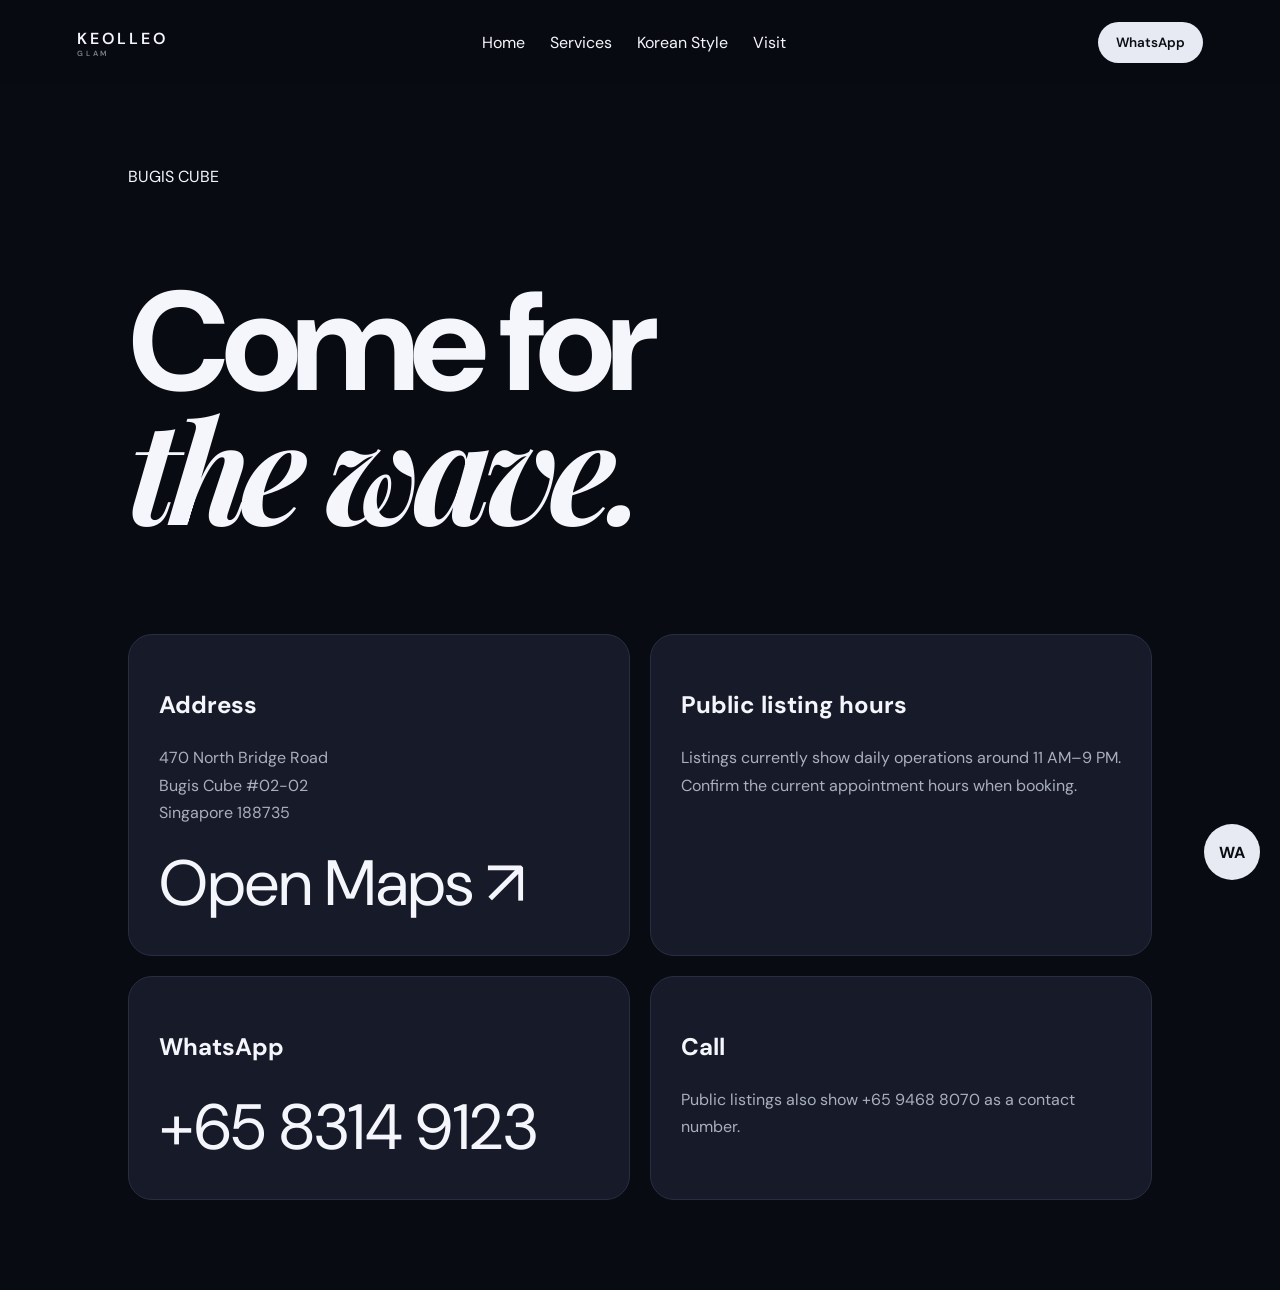
==== contact.html @ 6ecc67f8 "Create Salon 5 contact and directions page" ====
<!doctype html><html><head><meta charset="utf-8"><meta name="viewport" content="width=device-width,initial-scale=1"><title>Visit Keolleo Glam</title><link rel="stylesheet" href="style.css"><link rel="stylesheet" href="site.css"></head><body><header><a class="logo" href="index.html">KEOLLEO<span>GLAM</span></a><nav><a href="index.html">Home</a><a href="services.html">Services</a><a href="experience.html">Korean Style</a><a href="contact.html">Visit</a></nav><a class="cta" href="https://wa.me/6583149123">WhatsApp</a></header><main class="page"><div class="page-hero"><p class="eyebrow">BUGIS CUBE</p><h1>Come for<br><i>the wave.</i></h1></div><div class="contact-grid"><article class="contact-card reveal"><h3>Address</h3><p>470 North Bridge Road<br>Bugis Cube #02-02<br>Singapore 188735</p><a class="big-link" href="https://www.google.com/maps/search/?api=1&query=470%20North%20Bridge%20Road%20Singapore%20188735">Open Maps ↗</a></article><article class="contact-card reveal"><h3>Public listing hours</h3><p>Listings currently show daily operations around 11 AM–9 PM. Confirm the current appointment hours when booking.</p></article><article class="contact-card reveal"><h3>WhatsApp</h3><a class="big-link" href="https://wa.me/6583149123">+65 8314 9123</a></article><article class="contact-card reveal"><h3>Call</h3><p>Public listings also show +65 9468 8070 as a contact number.</p></article></div></main><a class="float" href="https://wa.me/6583149123">WA</a><script src="site.js"></script></body></html>
---- style.css ----
@import url('https://fonts.googleapis.com/css2?family=DM+Sans:wght@400;600&family=Playfair+Display:ital,wght@0,500;1,500&display=swap');*{box-sizing:border-box}html{scroll-behavior:smooth}body{margin:0;background:#090b12;color:#f5f6fb;font-family:DM Sans,sans-serif}header{position:fixed;z-index:5;width:100%;top:0;padding:22px 6vw;display:flex;justify-content:space-between;align-items:center;background:#090b12c9;backdrop-filter:blur(16px)}a{color:inherit;text-decoration:none}.logo{font-weight:600;letter-spacing:.18em}.logo span{display:block;font-size:.47rem;opacity:.5}nav{display:none;gap:25px}.cta{background:#e7e9f3;color:#0b0d13;padding:12px 18px;border-radius:999px;font-weight:600;font-size:.84rem}.hero{min-height:100svh;padding:150px 8vw;display:flex;flex-direction:column;justify-content:center;background:radial-gradient(circle at 80% 25%,#3b3c65,transparent 38%)}.hero>p,section>p{font-size:.68rem;letter-spacing:.23em;color:#aeb5e4}.hero h1,h2{font-size:clamp(3.3rem,11vw,8rem);line-height:.88;letter-spacing:-.06em;margin:18px 0}.hero i,h2 i{font-family:'Playfair Display',serif}.hero h4{max-width:570px;color:#abb0bd;line-height:1.7;font-weight:400;margin:25px 0}.hero div{display:flex;gap:18px;flex-wrap:wrap;align-items:center}section:not(.hero){padding:110px 8vw}#services{background:#10131d}.grid{display:grid;gap:16px}.grid article{min-height:250px;padding:30px;border:1px solid #282d42;border-radius:24px;background:linear-gradient(145deg,#171b29,#0d1018);display:flex;flex-direction:column;justify-content:space-between;transition:.45s}.grid article:hover{transform:translateY(-8px);border-color:#6e76b2}.grid b{color:#9ca5e1}.grid h3{font-size:1.45rem}.grid p,#visit p{color:#a9afbc;line-height:1.7}#visit{text-align:center;background:radial-gradient(circle at 50% 0,#262a49,#090b12 62%)}#visit h2{font-size:clamp(2.7rem,9vw,6rem)}#visit a{display:inline-block;margin:8px}.float{position:fixed;z-index:6;right:20px;bottom:20px;width:56px;height:56px;border-radius:50%;display:grid;place-items:center;background:#e7e9f3;color:#0b0d13;font-weight:700}#loader{position:fixed;z-index:20;inset:0;display:grid;place-items:center;background:#090b12;letter-spacing:.35em;transition:.8s}@media(min-width:800px){nav{display:flex}.grid{grid-template-columns:repeat(2,1fr)}}
---- site.css ----
:root{--accent:#9ca5e1;--line:#282d42}.hero-meta{display:flex;gap:28px;flex-wrap:wrap;margin-top:70px;font-size:.65rem;letter-spacing:.18em;color:#82889f}.marquee{overflow:hidden;border-block:1px solid var(--line);padding:18px 0;white-space:nowrap;background:#10131d}.marquee div{width:max-content;animation:marquee 28s linear infinite;letter-spacing:.25em;color:#9ca5e1}.feature{padding:110px 7vw;display:grid;gap:40px;align-items:center;background:radial-gradient(circle at 80% 40%,#262a49,#090b12 55%)}.feature p{color:#a9afbc;line-height:1.8;max-width:560px}.feature h2{font-size:clamp(3rem,9vw,7rem)}.feature .cta{display:inline-block;margin-top:15px}.reveal{opacity:0;transform:translateY(35px);transition:opacity .8s ease,transform .8s ease}.reveal.visible{opacity:1;transform:none}.tilt{transform-style:preserve-3d;will-change:transform}.tilt a{color:var(--accent);text-decoration:none}.page{min-height:100svh;padding:150px 7vw 90px}.page-hero{max-width:900px;margin-bottom:80px}.page-hero h1{font-size:clamp(3.5rem,11vw,9rem);line-height:.88;letter-spacing:-.06em}.page-hero h1 i{font-family:'Playfair Display',serif}.service-list{display:grid;gap:18px}.service-row{display:grid;grid-template-columns:60px 1fr auto;gap:20px;align-items:start;padding:28px 0;border-top:1px solid var(--line)}.service-row h2{font-size:clamp(1.5rem,4vw,3rem);margin:0 0 8px}.service-row p{color:#a9afbc;line-height:1.7;max-width:650px}.service-row span{color:var(--accent)}.contact-grid{display:grid;gap:20px}.contact-card{padding:30px;border:1px solid var(--line);border-radius:24px;background:#171b29}.contact-card h3{font-size:1.5rem}.contact-card p{color:#a9afbc;line-height:1.7}.big-link{font-size:clamp(1.5rem,5vw,4rem);word-break:break-word}.page-nav{display:flex;gap:10px;flex-wrap:wrap;margin-top:50px}.page-nav a{padding:11px 15px;border:1px solid var(--line);border-radius:999px;text-decoration:none}.page-nav a:hover{background:#e7e9f3;color:#0b0d13}@keyframes marquee{to{transform:translateX(-50%)}}@media(min-width:800px){.feature{grid-template-columns:1fr 1fr}.service-list{max-width:1100px}.contact-grid{grid-template-columns:1fr 1fr}.page{padding-left:10vw;padding-right:10vw}}
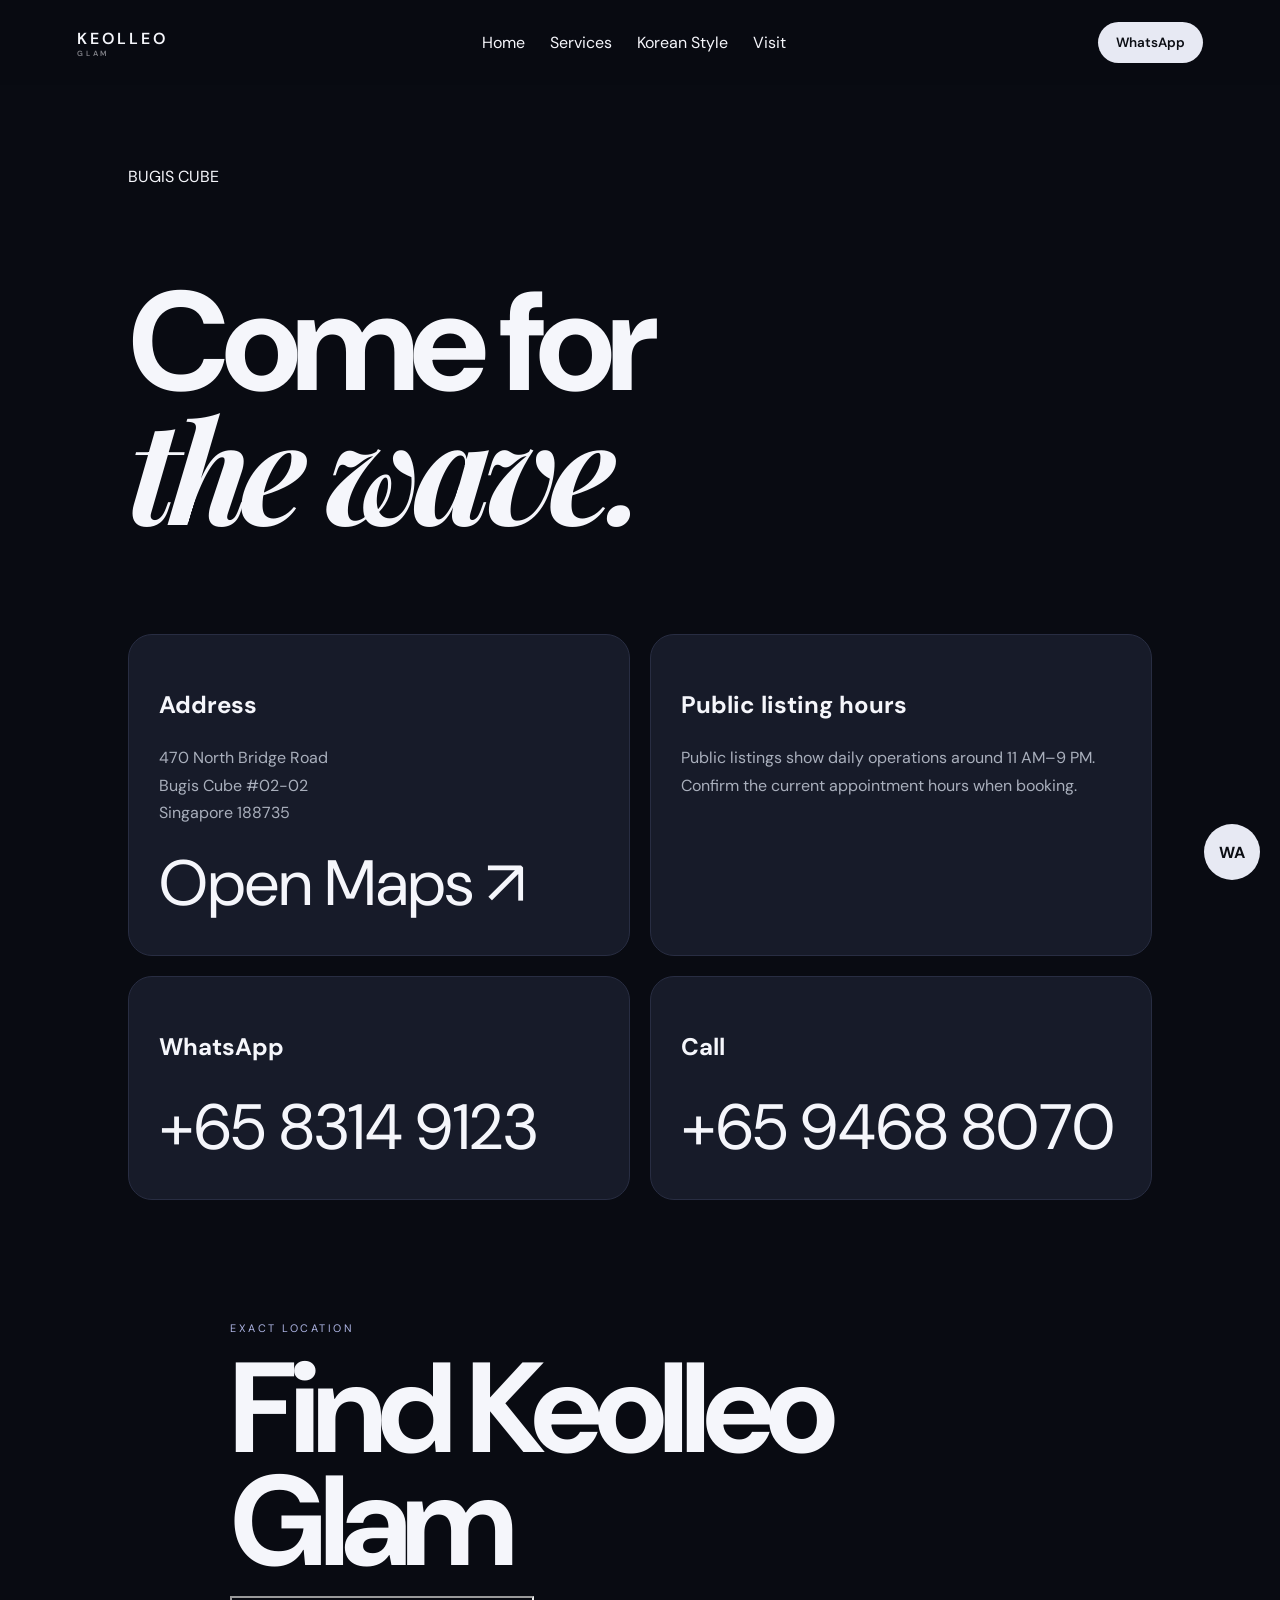
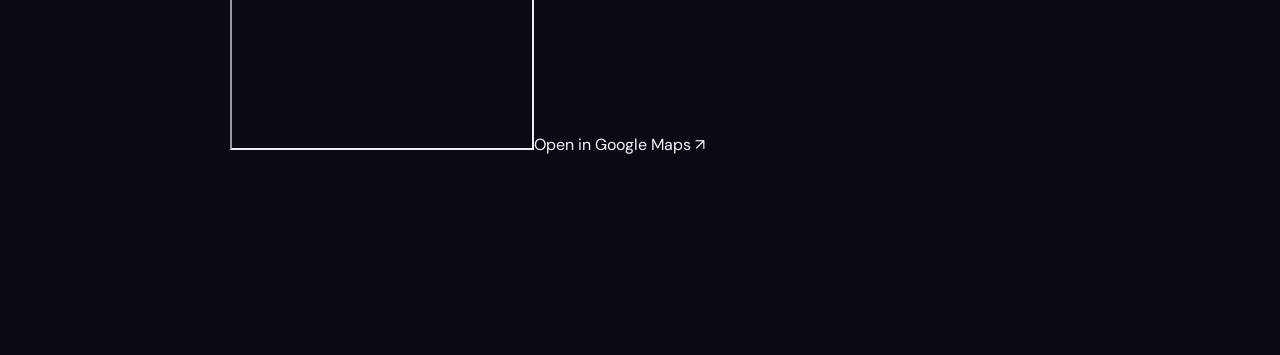
==== commit ccd495b0: "Upgrade Salon 5 contact page with exact embedded Google Maps and prefilled WhatsApp" ====
--- a/contact.html
+++ b/contact.html
@@ -1 +1 @@
-<!doctype html><html><head><meta charset="utf-8"><meta name="viewport" content="width=device-width,initial-scale=1"><title>Visit Keolleo Glam</title><link rel="stylesheet" href="style.css"><link rel="stylesheet" href="site.css"></head><body><header><a class="logo" href="index.html">KEOLLEO<span>GLAM</span></a><nav><a href="index.html">Home</a><a href="services.html">Services</a><a href="experience.html">Korean Style</a><a href="contact.html">Visit</a></nav><a class="cta" href="https://wa.me/6583149123">WhatsApp</a></header><main class="page"><div class="page-hero"><p class="eyebrow">BUGIS CUBE</p><h1>Come for<br><i>the wave.</i></h1></div><div class="contact-grid"><article class="contact-card reveal"><h3>Address</h3><p>470 North Bridge Road<br>Bugis Cube #02-02<br>Singapore 188735</p><a class="big-link" href="https://www.google.com/maps/search/?api=1&query=470%20North%20Bridge%20Road%20Singapore%20188735">Open Maps ↗</a></article><article class="contact-card reveal"><h3>Public listing hours</h3><p>Listings currently show daily operations around 11 AM–9 PM. Confirm the current appointment hours when booking.</p></article><article class="contact-card reveal"><h3>WhatsApp</h3><a class="big-link" href="https://wa.me/6583149123">+65 8314 9123</a></article><article class="contact-card reveal"><h3>Call</h3><p>Public listings also show +65 9468 8070 as a contact number.</p></article></div></main><a class="float" href="https://wa.me/6583149123">WA</a><script src="site.js"></script></body></html>+<!doctype html><html lang="en"><head><meta charset="utf-8"><meta name="viewport" content="width=device-width,initial-scale=1"><title>Visit Keolleo Glam</title><link rel="stylesheet" href="style.css"><link rel="stylesheet" href="site.css"></head><body><div id="loader"><strong>KEOLLEO</strong><span>GLAM · KOREAN HAIR</span></div><header><a class="logo" href="index.html">KEOLLEO<span>GLAM</span></a><nav><a href="index.html">Home</a><a href="services.html">Services</a><a href="experience.html">Korean Style</a><a href="contact.html">Visit</a></nav><a class="cta" href="https://wa.me/6583149123?text=Hi%20Keolleo%20Glam%2C%20I%27d%20like%20to%20book%20an%20appointment.">WhatsApp</a></header><main class="page"><div class="page-hero"><p class="eyebrow">BUGIS CUBE</p><h1>Come for<br><i>the wave.</i></h1></div><div class="contact-grid"><article class="contact-card reveal"><h3>Address</h3><p>470 North Bridge Road<br>Bugis Cube #02-02<br>Singapore 188735</p><a class="big-link" href="https://www.google.com/maps/search/?api=1&query=470%20North%20Bridge%20Road%20Singapore%20188735">Open Maps ↗</a></article><article class="contact-card reveal"><h3>Public listing hours</h3><p>Public listings show daily operations around 11 AM–9 PM. Confirm the current appointment hours when booking.</p></article><article class="contact-card reveal"><h3>WhatsApp</h3><a class="big-link" href="https://wa.me/6583149123?text=Hi%20Keolleo%20Glam%2C%20I%27d%20like%20to%20book%20an%20appointment.">+65 8314 9123</a></article><article class="contact-card reveal"><h3>Call</h3><a class="big-link" href="tel:+6594688070">+65 9468 8070</a></article></div><section class="map-block reveal"><p class="eyebrow">EXACT LOCATION</p><h2>Find Keolleo Glam</h2><iframe title="Keolleo Glam map" src="https://www.google.com/maps?q=470%20North%20Bridge%20Road%20Singapore%20188735&output=embed" loading="lazy" allowfullscreen></iframe><a class="btn" href="https://www.google.com/maps/search/?api=1&query=470%20North%20Bridge%20Road%20Singapore%20188735">Open in Google Maps ↗</a></section></main><a class="float" href="https://wa.me/6583149123?text=Hi%20Keolleo%20Glam%2C%20I%27d%20like%20to%20book%20an%20appointment.">WA</a><script src="site.js"></script></body></html>
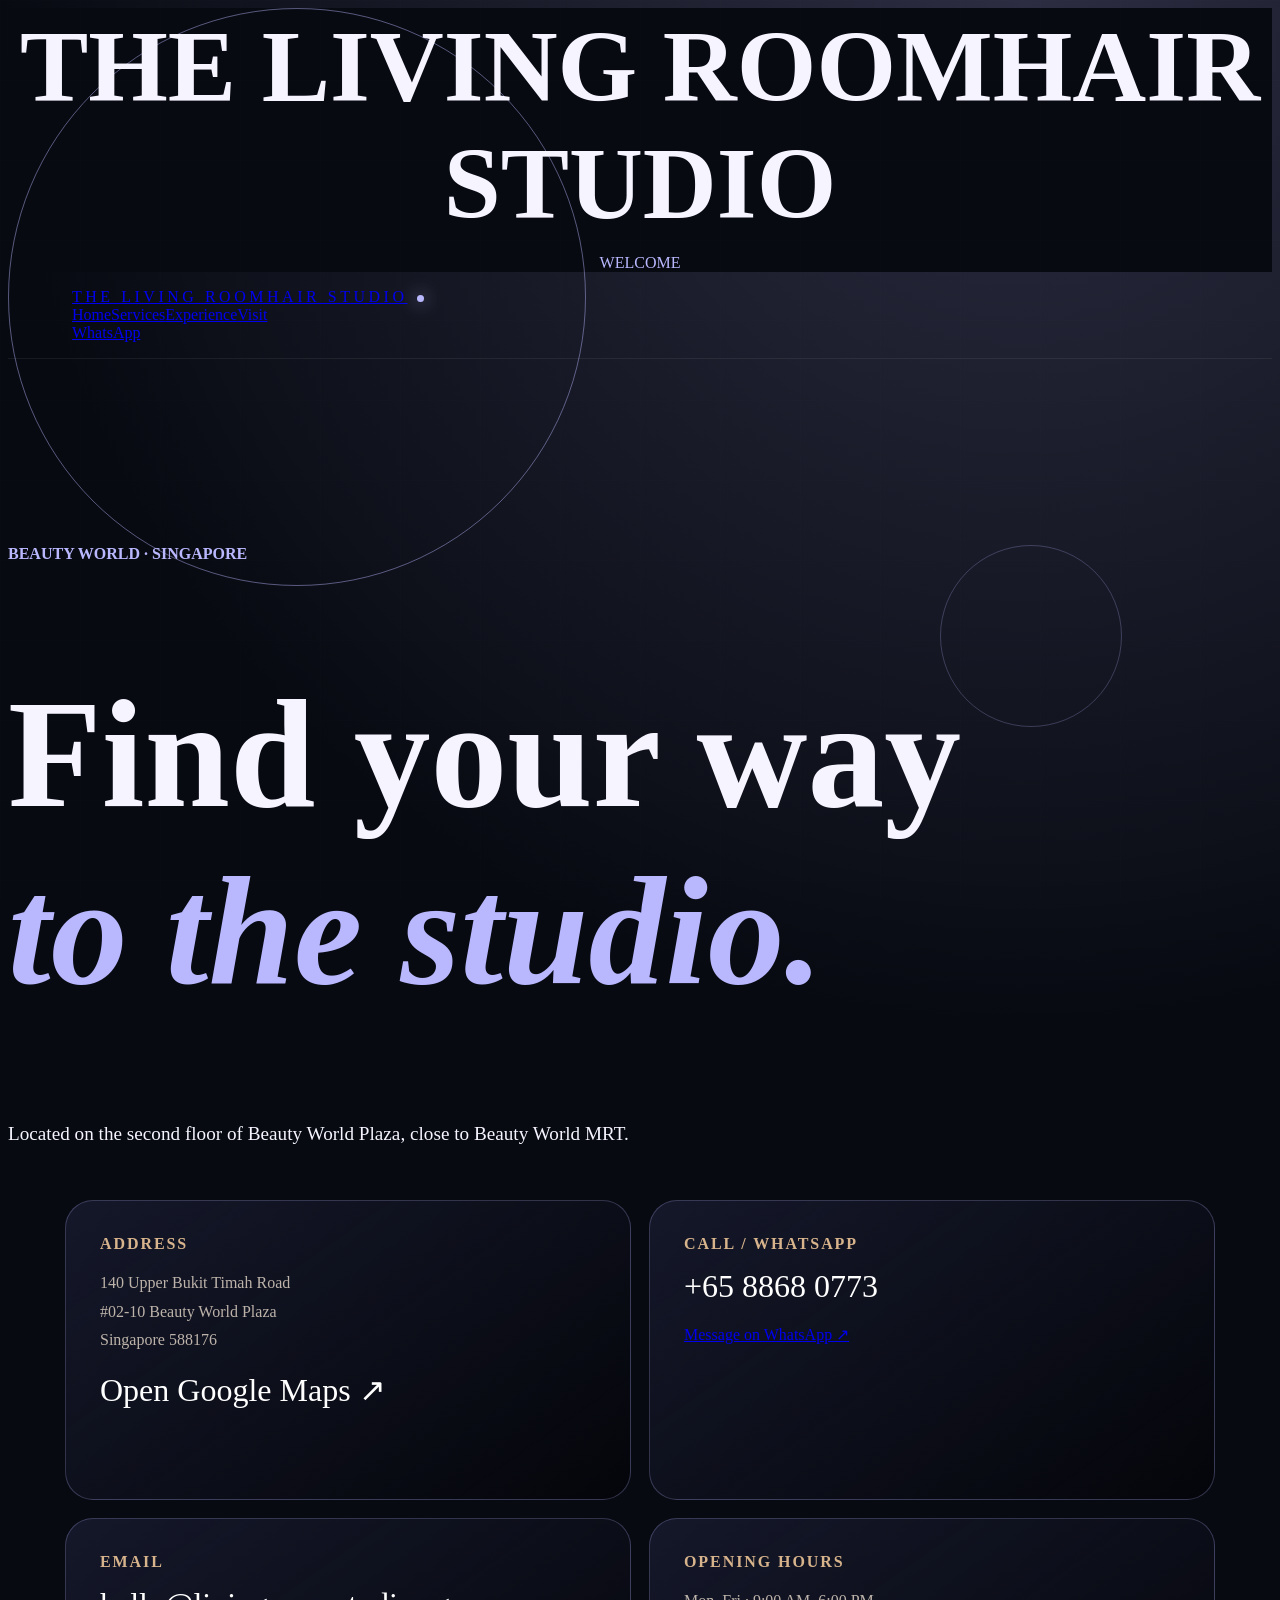
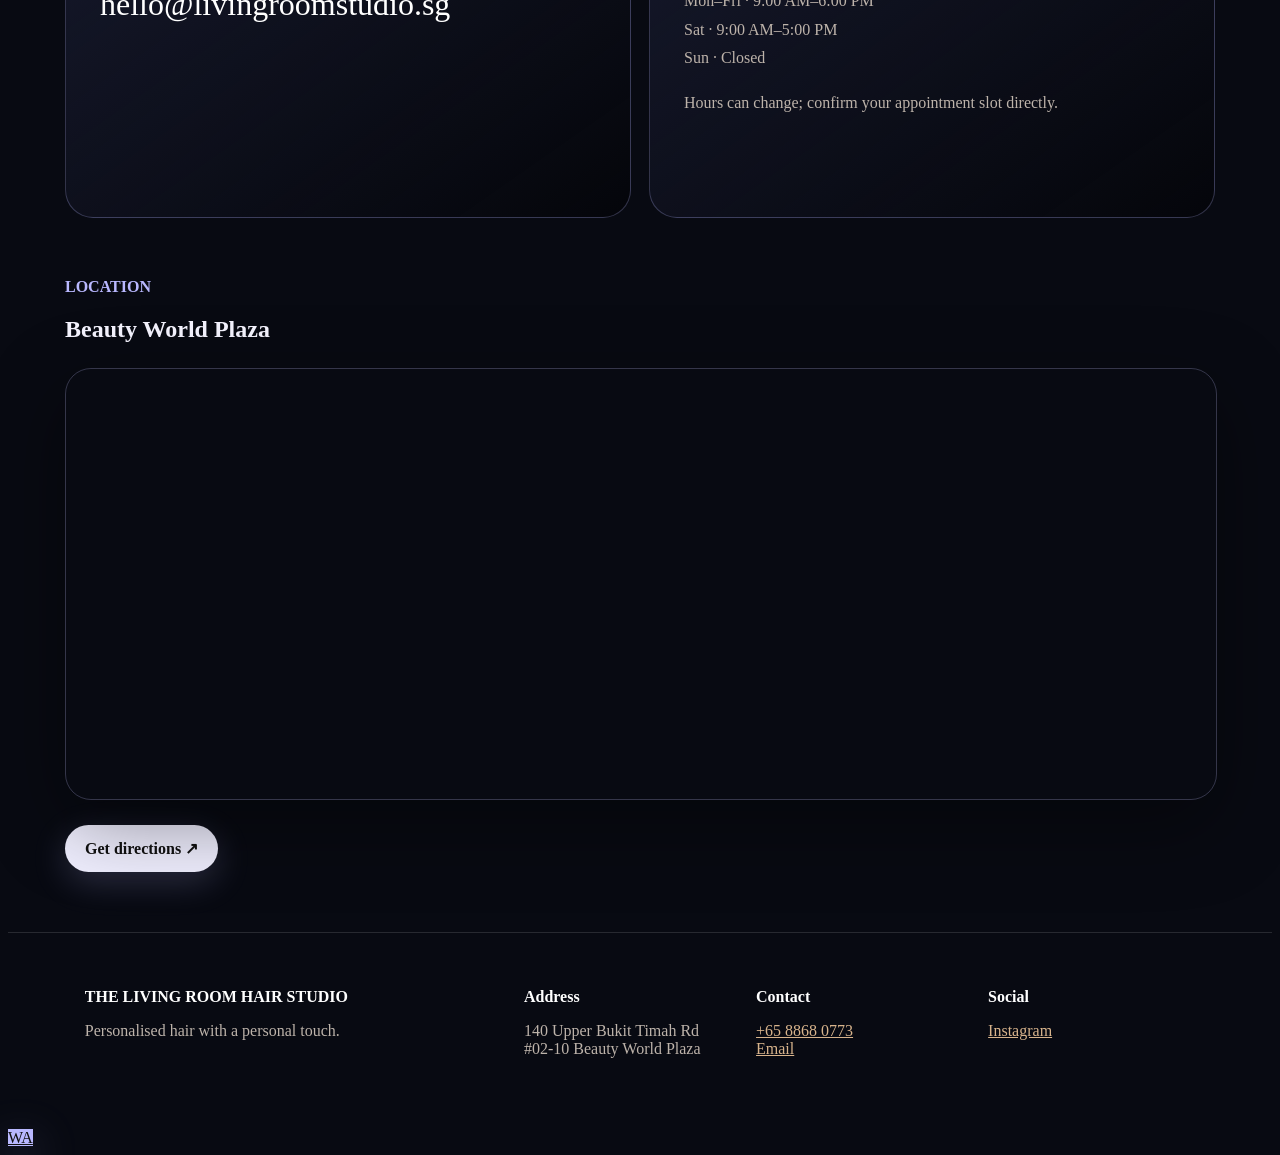
==== commit 7dcaa923: "Rebuild Salon-5 contact page for The Living Room Hair Studio" ====
--- a/contact.html
+++ b/contact.html
@@ -1 +1 @@
-<!doctype html><html lang="en"><head><meta charset="utf-8"><meta name="viewport" content="width=device-width,initial-scale=1"><title>Visit Keolleo Glam</title><link rel="stylesheet" href="style.css"><link rel="stylesheet" href="site.css"></head><body><div id="loader"><strong>KEOLLEO</strong><span>GLAM · KOREAN HAIR</span></div><header><a class="logo" href="index.html">KEOLLEO<span>GLAM</span></a><nav><a href="index.html">Home</a><a href="services.html">Services</a><a href="experience.html">Korean Style</a><a href="contact.html">Visit</a></nav><a class="cta" href="https://wa.me/6583149123?text=Hi%20Keolleo%20Glam%2C%20I%27d%20like%20to%20book%20an%20appointment.">WhatsApp</a></header><main class="page"><div class="page-hero"><p class="eyebrow">BUGIS CUBE</p><h1>Come for<br><i>the wave.</i></h1></div><div class="contact-grid"><article class="contact-card reveal"><h3>Address</h3><p>470 North Bridge Road<br>Bugis Cube #02-02<br>Singapore 188735</p><a class="big-link" href="https://www.google.com/maps/search/?api=1&query=470%20North%20Bridge%20Road%20Singapore%20188735">Open Maps ↗</a></article><article class="contact-card reveal"><h3>Public listing hours</h3><p>Public listings show daily operations around 11 AM–9 PM. Confirm the current appointment hours when booking.</p></article><article class="contact-card reveal"><h3>WhatsApp</h3><a class="big-link" href="https://wa.me/6583149123?text=Hi%20Keolleo%20Glam%2C%20I%27d%20like%20to%20book%20an%20appointment.">+65 8314 9123</a></article><article class="contact-card reveal"><h3>Call</h3><a class="big-link" href="tel:+6594688070">+65 9468 8070</a></article></div><section class="map-block reveal"><p class="eyebrow">EXACT LOCATION</p><h2>Find Keolleo Glam</h2><iframe title="Keolleo Glam map" src="https://www.google.com/maps?q=470%20North%20Bridge%20Road%20Singapore%20188735&output=embed" loading="lazy" allowfullscreen></iframe><a class="btn" href="https://www.google.com/maps/search/?api=1&query=470%20North%20Bridge%20Road%20Singapore%20188735">Open in Google Maps ↗</a></section></main><a class="float" href="https://wa.me/6583149123?text=Hi%20Keolleo%20Glam%2C%20I%27d%20like%20to%20book%20an%20appointment.">WA</a><script src="site.js"></script></body></html>+<!doctype html><html lang="en"><head><meta charset="utf-8"><meta name="viewport" content="width=device-width,initial-scale=1"><meta name="description" content="Visit The Living Room Hair Studio at Beauty World Plaza, Singapore."><title>Visit — The Living Room Hair Studio</title><link rel="stylesheet" href="site.css"><style>.contact-grid{max-width:1150px;margin:55px auto;display:grid;grid-template-columns:repeat(2,1fr);gap:18px}.contact-card{padding:35px;border:1px solid #ffffff20;border-radius:26px;background:linear-gradient(145deg,#191511,#0b0908);min-height:230px}.contact-card h2{margin:0 0 15px;font-size:1rem;color:#d8b48c;letter-spacing:.12em;text-transform:uppercase}.contact-card p{color:#bdb3aa;line-height:1.8}.big-link{font-size:clamp(1.2rem,3vw,2rem);color:#fff;text-decoration:none}.big-link:hover{color:#d8b48c}.map-block{max-width:1150px;margin:60px auto}.map-block iframe{width:100%;height:430px;border:1px solid #ffffff20;border-radius:26px;display:block;margin:25px 0}.btn{display:inline-block;padding:14px 20px;border-radius:999px;background:#d8b48c;color:#111;text-decoration:none;font-weight:700}.foot{padding:55px 6vw;border-top:1px solid #ffffff20;display:grid;grid-template-columns:2fr 1fr 1fr 1fr;gap:25px;color:#bdb3aa}.foot b,.foot strong{color:#fff}.foot a{color:#d8b48c}@media(max-width:700px){.contact-grid{grid-template-columns:1fr}.map-block iframe{height:330px}.foot{grid-template-columns:1fr 1fr}.page{padding-top:100px!important}}</style></head><body><header><a class="logo" href="index.html">THE LIVING ROOM<span>HAIR STUDIO</span></a><nav><a href="index.html">Home</a><a href="services.html">Services</a><a href="experience.html">Experience</a><a href="contact.html">Visit</a></nav><a class="cta" href="https://wa.me/6588680773?text=Hi%20The%20Living%20Room%20Hair%20Studio%2C%20I%27d%20like%20to%20book%20an%20appointment.">WhatsApp</a></header><main class="page"><div class="page-hero"><p class="eyebrow">BEAUTY WORLD · SINGAPORE</p><h1>Find your way<br><i>to the studio.</i></h1><p class="lead">Located on the second floor of Beauty World Plaza, close to Beauty World MRT.</p></div><div class="contact-grid"><article class="contact-card reveal"><h2>Address</h2><p>140 Upper Bukit Timah Road<br>#02-10 Beauty World Plaza<br>Singapore 588176</p><a class="big-link" href="https://www.google.com/maps/search/?api=1&query=140+Upper+Bukit+Timah+Road+Singapore+588176">Open Google Maps ↗</a></article><article class="contact-card reveal"><h2>Call / WhatsApp</h2><a class="big-link" href="tel:+6588680773">+65 8868 0773</a><p><a href="https://wa.me/6588680773">Message on WhatsApp ↗</a></p></article><article class="contact-card reveal"><h2>Email</h2><a class="big-link" href="mailto:hello@livingroomstudio.sg">hello@livingroomstudio.sg</a></article><article class="contact-card reveal"><h2>Opening hours</h2><p>Mon–Fri · 9:00 AM–6:00 PM<br>Sat · 9:00 AM–5:00 PM<br>Sun · Closed</p><p>Hours can change; confirm your appointment slot directly.</p></article></div><section class="map-block reveal"><p class="eyebrow">LOCATION</p><h2>Beauty World Plaza</h2><iframe title="The Living Room Hair Studio location map" src="https://www.google.com/maps?q=140%20Upper%20Bukit%20Timah%20Road%20Singapore%20588176&output=embed" loading="lazy" allowfullscreen></iframe><a class="btn" href="https://www.google.com/maps/search/?api=1&query=140+Upper+Bukit+Timah+Road+Singapore+588176">Get directions ↗</a></section></main><footer class="foot"><div><strong>THE LIVING ROOM HAIR STUDIO</strong><p>Personalised hair with a personal touch.</p></div><div><b>Address</b><p>140 Upper Bukit Timah Rd<br>#02-10 Beauty World Plaza</p></div><div><b>Contact</b><p><a href="tel:+6588680773">+65 8868 0773</a><br><a href="mailto:hello@livingroomstudio.sg">Email</a></p></div><div><b>Social</b><p><a href="https://www.instagram.com/livingroomhairstudio">Instagram</a></p></div></footer><a class="float" href="https://wa.me/6588680773">WA</a><script src="site.js"></script></body></html>
--- a/site.css
+++ b/site.css
@@ -1 +1 @@
-:root{--accent:#9ca5e1;--line:#282d42}.hero-meta{display:flex;gap:28px;flex-wrap:wrap;margin-top:70px;font-size:.65rem;letter-spacing:.18em;color:#82889f}.marquee{overflow:hidden;border-block:1px solid var(--line);padding:18px 0;white-space:nowrap;background:#10131d}.marquee div{width:max-content;animation:marquee 28s linear infinite;letter-spacing:.25em;color:#9ca5e1}.feature{padding:110px 7vw;display:grid;gap:40px;align-items:center;background:radial-gradient(circle at 80% 40%,#262a49,#090b12 55%)}.feature p{color:#a9afbc;line-height:1.8;max-width:560px}.feature h2{font-size:clamp(3rem,9vw,7rem)}.feature .cta{display:inline-block;margin-top:15px}.reveal{opacity:0;transform:translateY(35px);transition:opacity .8s ease,transform .8s ease}.reveal.visible{opacity:1;transform:none}.tilt{transform-style:preserve-3d;will-change:transform}.tilt a{color:var(--accent);text-decoration:none}.page{min-height:100svh;padding:150px 7vw 90px}.page-hero{max-width:900px;margin-bottom:80px}.page-hero h1{font-size:clamp(3.5rem,11vw,9rem);line-height:.88;letter-spacing:-.06em}.page-hero h1 i{font-family:'Playfair Display',serif}.service-list{display:grid;gap:18px}.service-row{display:grid;grid-template-columns:60px 1fr auto;gap:20px;align-items:start;padding:28px 0;border-top:1px solid var(--line)}.service-row h2{font-size:clamp(1.5rem,4vw,3rem);margin:0 0 8px}.service-row p{color:#a9afbc;line-height:1.7;max-width:650px}.service-row span{color:var(--accent)}.contact-grid{display:grid;gap:20px}.contact-card{padding:30px;border:1px solid var(--line);border-radius:24px;background:#171b29}.contact-card h3{font-size:1.5rem}.contact-card p{color:#a9afbc;line-height:1.7}.big-link{font-size:clamp(1.5rem,5vw,4rem);word-break:break-word}.page-nav{display:flex;gap:10px;flex-wrap:wrap;margin-top:50px}.page-nav a{padding:11px 15px;border:1px solid var(--line);border-radius:999px;text-decoration:none}.page-nav a:hover{background:#e7e9f3;color:#0b0d13}@keyframes marquee{to{transform:translateX(-50%)}}@media(min-width:800px){.feature{grid-template-columns:1fr 1fr}.service-list{max-width:1100px}.contact-grid{grid-template-columns:1fr 1fr}.page{padding-left:10vw;padding-right:10vw}}+:root{--a:#b9b8ff;--s:#f0efff;--bg:#080a12;--p:#15182a;--ink:#f5f4ff;--line:color-mix(in srgb,var(--a) 25%,transparent)}html{scroll-behavior:smooth}body{background:radial-gradient(circle at 80% 0,color-mix(in srgb,var(--a) 20%,transparent),transparent 35%),var(--bg)!important;color:var(--ink)!important}body:before{content:"";position:fixed;inset:0;pointer-events:none;z-index:1;opacity:.06;background-image:linear-gradient(#fff2 1px,transparent 1px),linear-gradient(90deg,#fff2 1px,transparent 1px);background-size:80px 80px}header{z-index:60!important;border-bottom:1px solid #fff1;padding:16px 5vw!important;transition:.35s}header.scrolled{background:#000c!important;backdrop-filter:blur(22px);box-shadow:0 10px 40px #0006}.logo{letter-spacing:.22em}.logo:after{content:"";display:inline-block;width:7px;height:7px;margin-left:9px;border-radius:50%;background:var(--a);box-shadow:0 0 18px var(--a)}nav a{position:relative}nav a:after{content:"";position:absolute;left:0;right:0;bottom:-7px;height:1px;background:var(--a);transform:scaleX(0);transition:.3s}nav a:hover:after{transform:scaleX(1)}.navcta,.btn{background:var(--s)!important;color:#111!important;box-shadow:0 10px 35px color-mix(in srgb,var(--a) 20%,transparent)!important;transition:.3s}.navcta:hover,.btn:hover{transform:translateY(-3px);box-shadow:0 18px 55px color-mix(in srgb,var(--a) 35%,transparent)!important}.hero{min-height:100svh;padding-top:180px!important;isolation:isolate;overflow:hidden}.hero:before{content:"";position:absolute;width:72vw;height:72vw;right:-30%;top:8%;border-radius:50%;background:radial-gradient(circle at 35% 35%,color-mix(in srgb,var(--a) 48%,transparent),transparent 18%),radial-gradient(circle,color-mix(in srgb,var(--a) 20%,transparent),transparent 65%);filter:blur(12px);animation:hfloat 11s ease-in-out infinite;z-index:-1}.hero:after{content:"";position:absolute;inset:auto 0 0;height:35%;background:linear-gradient(transparent,var(--bg));z-index:-1}.hero h1{font-size:clamp(4rem,12vw,11rem)!important;max-width:1100px}.hero h1 i,.page-hero h1 i{color:var(--a)}.eyebrow{color:var(--a)!important;font-weight:700}.lead{font-size:clamp(1rem,1.5vw,1.25rem)!important;max-width:650px!important}.hero-meta{border-top:1px solid var(--line);padding-top:20px}.marquee{background:var(--p)!important;border-color:var(--line)!important}.marquee div{color:var(--a)!important;font-weight:700}.section{position:relative;background:linear-gradient(var(--bg),var(--p))!important;overflow:hidden}.section:before{content:"01";position:absolute;right:5vw;top:40px;font-size:16vw;font-weight:900;color:transparent;-webkit-text-stroke:1px color-mix(in srgb,var(--a) 18%,transparent)}.cards{grid-template-columns:repeat(3,minmax(0,1fr))!important;gap:20px!important}.cards article{position:relative;min-height:430px!important;overflow:hidden;border:1px solid var(--line)!important;border-radius:30px!important;background:var(--p)!important;box-shadow:0 20px 70px #0005;transition:.55s}.cards article:before{content:"";position:absolute;inset:0;background-size:cover;background-position:center;opacity:.32;transition:.8s}.cards article:nth-child(1):before{background-image:url('https://images.unsplash.com/photo-1522337360788-8b13dee7a37e?auto=format&fit=crop&w=1200&q=85')}.cards article:nth-child(2):before{background-image:url('https://images.unsplash.com/photo-1560066984-138dadb4c035?auto=format&fit=crop&w=1200&q=85')}.cards article:nth-child(3):before{background-image:url('https://images.unsplash.com/photo-1521590832167-7bcbfaa6381f?auto=format&fit=crop&w=1200&q=85')}.cards article:after{content:"";position:absolute;inset:0;background:linear-gradient(180deg,transparent 10%,var(--p) 78%)}.cards article>*{position:relative;z-index:2}.cards article:hover{transform:translateY(-12px);border-color:color-mix(in srgb,var(--a) 65%,transparent)!important;box-shadow:0 35px 95px #0008}.cards article:hover:before{transform:scale(1.08);opacity:.5}.cards h3{font-size:clamp(1.5rem,2vw,2rem)!important}.cards a{color:var(--a)!important;font-weight:700}.feature{position:relative;overflow:hidden;background:radial-gradient(circle at 85% 30%,color-mix(in srgb,var(--a) 25%,transparent),transparent 38%),var(--p)!important;border-block:1px solid var(--line);min-height:520px}.feature:before{content:"";position:absolute;right:-10vw;top:-15vw;width:48vw;height:48vw;border:1px solid color-mix(in srgb,var(--a) 35%,transparent);border-radius:50%;animation:spin 30s linear infinite}.visit{position:relative;overflow:hidden;background:linear-gradient(135deg,var(--p),var(--bg))!important;border-top:1px solid var(--line)}.visit:before{content:"";position:absolute;width:320px;height:320px;right:-100px;bottom:-120px;border-radius:50%;background:var(--a);filter:blur(120px);opacity:.16}.page{padding-top:170px!important}.page-hero{position:relative;max-width:1050px}.page-hero:after{content:"";position:absolute;right:-5vw;top:0;width:180px;height:180px;border:1px solid var(--line);border-radius:50%}.page-hero h1{font-size:clamp(4rem,12vw,10rem)!important}.service-list{max-width:1200px!important}.service-row{position:relative;padding:42px 0!important;border-color:var(--line)!important;transition:.4s}.service-row:before{content:"";position:absolute;inset:0 -5vw;background:linear-gradient(90deg,color-mix(in srgb,var(--a) 9%,transparent),transparent 65%);opacity:0;transition:.35s;pointer-events:none}.service-row:hover{padding-left:20px!important}.service-row:hover:before{opacity:1}.service-row h2{font-size:clamp(2rem,4vw,4rem)!important}.service-row strong{color:var(--a);font-size:.7rem;letter-spacing:.16em;text-transform:uppercase}.contact-grid{gap:18px!important}.contact-card{position:relative;min-height:240px;padding:34px!important;border-color:var(--line)!important;background:linear-gradient(145deg,var(--p),#0006)!important;border-radius:28px!important;overflow:hidden;transition:.4s}.contact-card:hover{transform:translateY(-7px);border-color:color-mix(in srgb,var(--a) 60%,transparent)!important}.big-link{color:var(--ink);text-decoration:none}.big-link:hover{color:var(--a)}.page-nav a{border-color:var(--line)!important;transition:.3s}.page-nav a:hover{background:var(--s)!important;color:#111!important;transform:translateY(-3px)}.map-block iframe{filter:saturate(.75) contrast(1.05);border-color:var(--line)!important;box-shadow:0 25px 80px #0006}.float{width:62px!important;height:62px!important;background:var(--a)!important;color:#111!important;box-shadow:0 15px 45px color-mix(in srgb,var(--a) 35%,transparent)!important}.float:hover{transform:scale(1.08)}#loader{background:var(--bg)!important;z-index:200!important}#loader:before{content:"";position:absolute;width:45vw;height:45vw;border:1px solid color-mix(in srgb,var(--a) 45%,transparent);border-radius:50%;animation:pulse 2.2s ease-in-out infinite}#loader .loader-mark{position:relative;display:grid;place-items:center;text-align:center;gap:12px}#loader strong{font-size:clamp(2.4rem,8vw,7rem)!important;color:var(--ink)}#loader span{color:var(--a)!important}#loader.is-hidden{opacity:0;pointer-events:none}body.is-loading{overflow:hidden!important}.reveal{opacity:0;transform:translateY(50px) scale(.98)!important;transition:.9s cubic-bezier(.2,.75,.2,1)!important}.reveal.visible{opacity:1;transform:none!important}#scroll-progress{position:fixed;z-index:150;top:0;left:0;height:2px;width:0;background:var(--a);box-shadow:0 0 16px var(--a)}@keyframes hfloat{50%{transform:translate3d(-30px,25px,0) scale(1.08)}}@keyframes spin{to{transform:rotate(360deg)}}@keyframes pulse{50%{transform:scale(1.08);opacity:.35}}@media(min-width:800px){.hero{padding-left:10vw!important;padding-right:8vw!important}.section,.feature,.visit{padding-left:10vw!important;padding-right:10vw!important}.service-row{grid-template-columns:70px 1fr 150px!important}.contact-grid{grid-template-columns:repeat(2,minmax(0,1fr))!important}}@media(max-width:799px){header{padding-left:18px!important;padding-right:18px!important}header nav{display:flex!important;position:fixed;left:10px;right:10px;bottom:10px;z-index:90;padding:9px 8px;background:#080808e8;backdrop-filter:blur(22px);border:1px solid var(--line);border-radius:18px;justify-content:space-around;gap:4px;box-shadow:0 15px 50px #0008}header nav a{font-size:.65rem;padding:8px 7px}header .navcta,header .cta{padding:10px 12px;font-size:.7rem}.hero{padding-left:6vw!important;padding-right:6vw!important}.hero h1{font-size:clamp(3.3rem,17vw,6rem)!important}.cards{grid-template-columns:1fr!important}.cards article{min-height:390px!important}.section,.feature,.visit{padding:90px 6vw!important}.page{padding:130px 6vw 110px!important}.page-hero h1{font-size:clamp(3.4rem,17vw,6.5rem)!important}.service-row{grid-template-columns:34px 1fr!important}.service-row strong{grid-column:2;margin-top:10px}.contact-grid{grid-template-columns:1fr!important}.map-block iframe{height:72vw!important;min-height:300px}.float{bottom:78px!important;right:16px!important}.hero:before{width:110vw;height:110vw;right:-50%;top:20%}}
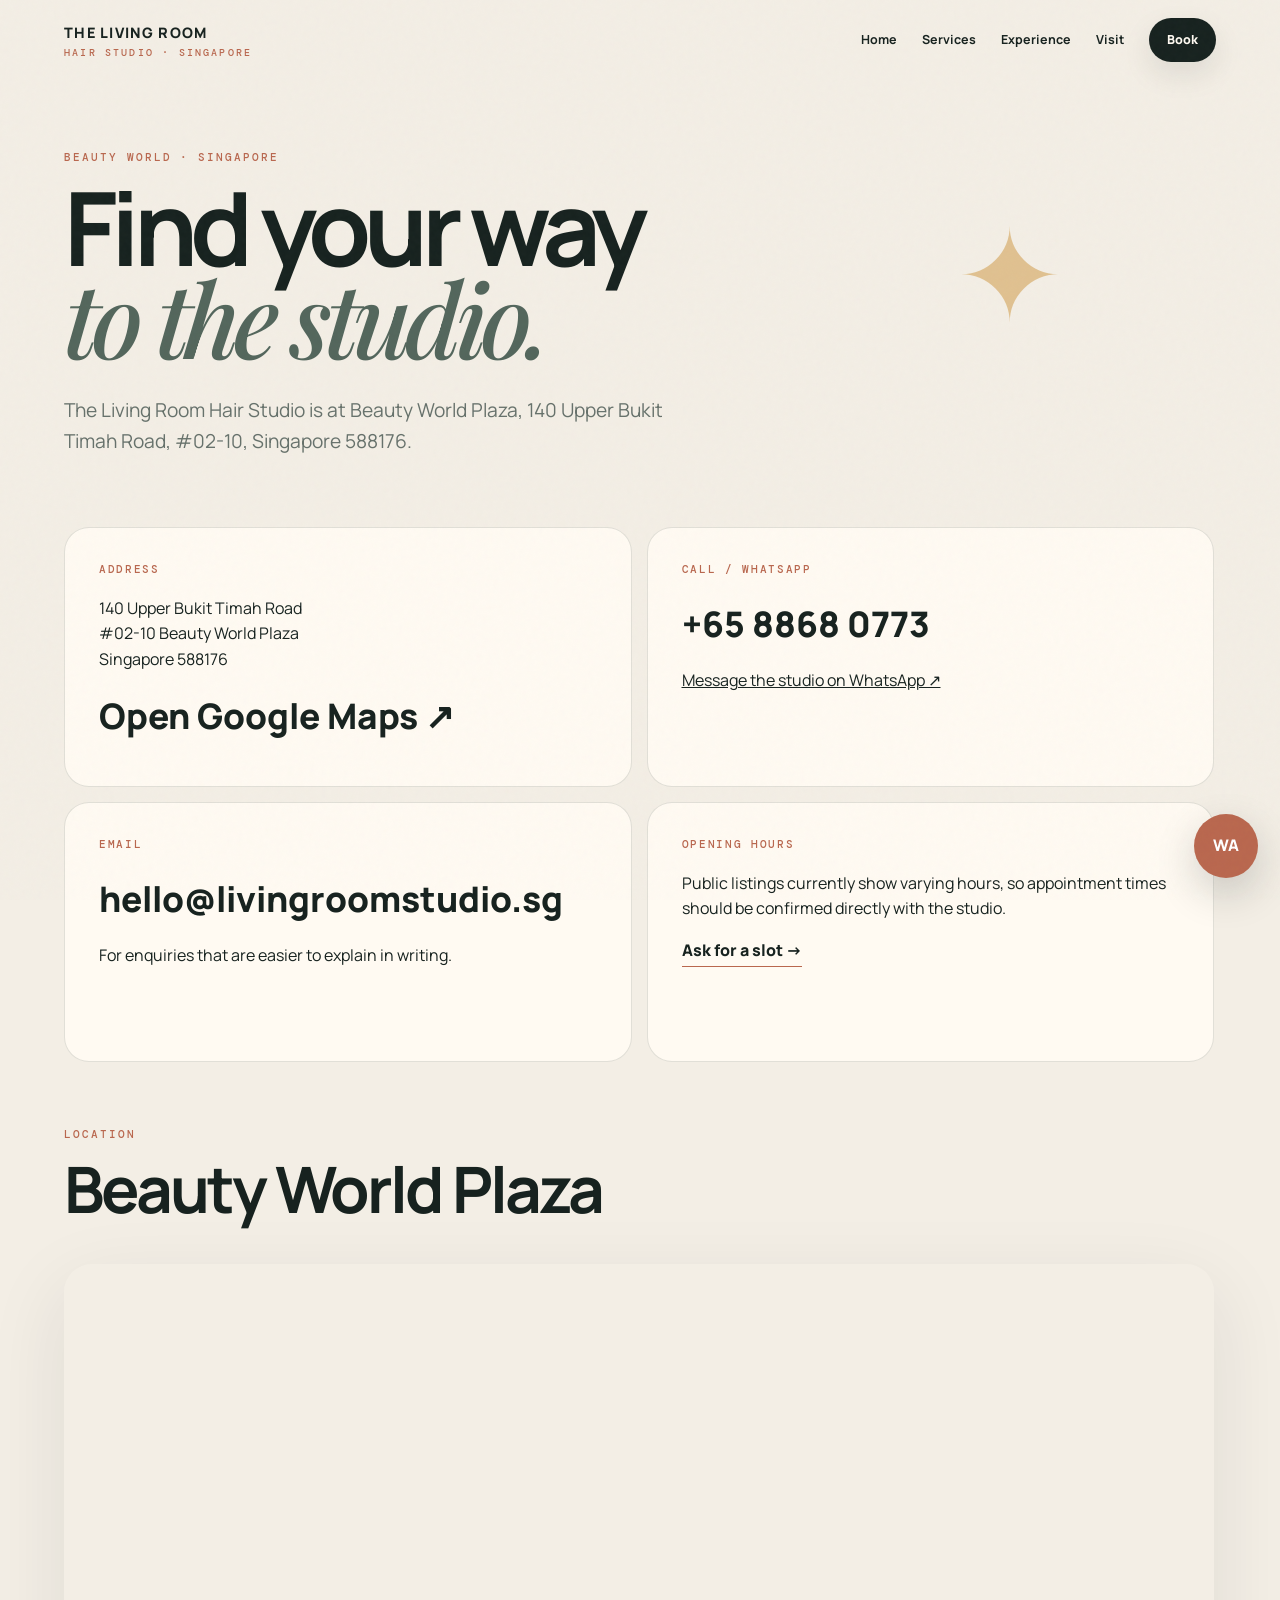
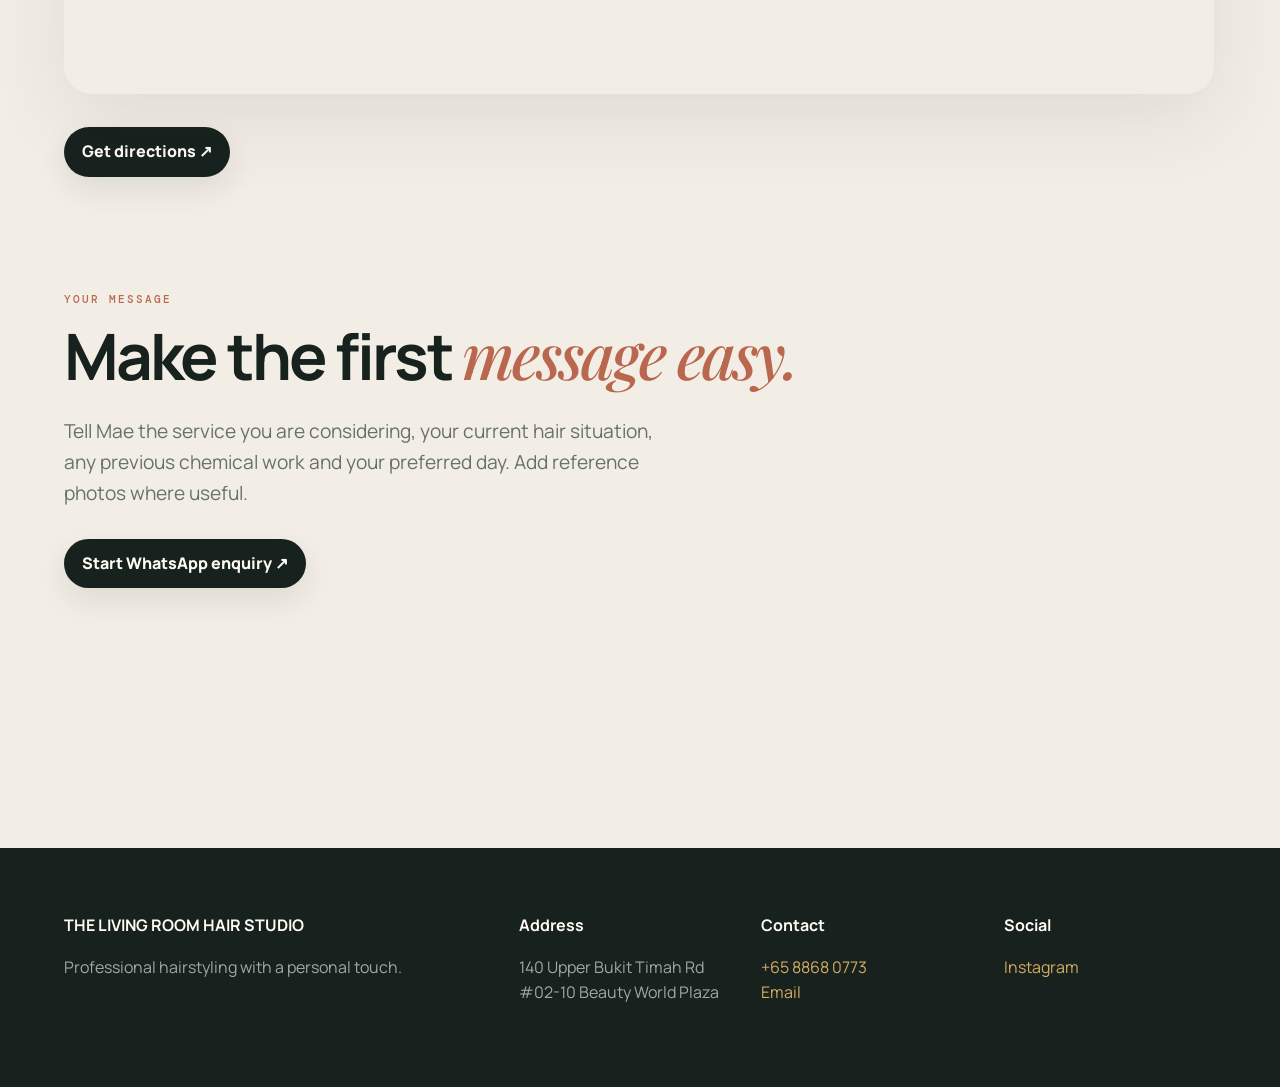
==== commit 08b84fc5: "Salon 5: rebuild visit/contact page" ====
--- a/contact.html
+++ b/contact.html
@@ -1 +1 @@
-<!doctype html><html lang="en"><head><meta charset="utf-8"><meta name="viewport" content="width=device-width,initial-scale=1"><meta name="description" content="Visit The Living Room Hair Studio at Beauty World Plaza, Singapore."><title>Visit — The Living Room Hair Studio</title><link rel="stylesheet" href="site.css"><style>.contact-grid{max-width:1150px;margin:55px auto;display:grid;grid-template-columns:repeat(2,1fr);gap:18px}.contact-card{padding:35px;border:1px solid #ffffff20;border-radius:26px;background:linear-gradient(145deg,#191511,#0b0908);min-height:230px}.contact-card h2{margin:0 0 15px;font-size:1rem;color:#d8b48c;letter-spacing:.12em;text-transform:uppercase}.contact-card p{color:#bdb3aa;line-height:1.8}.big-link{font-size:clamp(1.2rem,3vw,2rem);color:#fff;text-decoration:none}.big-link:hover{color:#d8b48c}.map-block{max-width:1150px;margin:60px auto}.map-block iframe{width:100%;height:430px;border:1px solid #ffffff20;border-radius:26px;display:block;margin:25px 0}.btn{display:inline-block;padding:14px 20px;border-radius:999px;background:#d8b48c;color:#111;text-decoration:none;font-weight:700}.foot{padding:55px 6vw;border-top:1px solid #ffffff20;display:grid;grid-template-columns:2fr 1fr 1fr 1fr;gap:25px;color:#bdb3aa}.foot b,.foot strong{color:#fff}.foot a{color:#d8b48c}@media(max-width:700px){.contact-grid{grid-template-columns:1fr}.map-block iframe{height:330px}.foot{grid-template-columns:1fr 1fr}.page{padding-top:100px!important}}</style></head><body><header><a class="logo" href="index.html">THE LIVING ROOM<span>HAIR STUDIO</span></a><nav><a href="index.html">Home</a><a href="services.html">Services</a><a href="experience.html">Experience</a><a href="contact.html">Visit</a></nav><a class="cta" href="https://wa.me/6588680773?text=Hi%20The%20Living%20Room%20Hair%20Studio%2C%20I%27d%20like%20to%20book%20an%20appointment.">WhatsApp</a></header><main class="page"><div class="page-hero"><p class="eyebrow">BEAUTY WORLD · SINGAPORE</p><h1>Find your way<br><i>to the studio.</i></h1><p class="lead">Located on the second floor of Beauty World Plaza, close to Beauty World MRT.</p></div><div class="contact-grid"><article class="contact-card reveal"><h2>Address</h2><p>140 Upper Bukit Timah Road<br>#02-10 Beauty World Plaza<br>Singapore 588176</p><a class="big-link" href="https://www.google.com/maps/search/?api=1&query=140+Upper+Bukit+Timah+Road+Singapore+588176">Open Google Maps ↗</a></article><article class="contact-card reveal"><h2>Call / WhatsApp</h2><a class="big-link" href="tel:+6588680773">+65 8868 0773</a><p><a href="https://wa.me/6588680773">Message on WhatsApp ↗</a></p></article><article class="contact-card reveal"><h2>Email</h2><a class="big-link" href="mailto:hello@livingroomstudio.sg">hello@livingroomstudio.sg</a></article><article class="contact-card reveal"><h2>Opening hours</h2><p>Mon–Fri · 9:00 AM–6:00 PM<br>Sat · 9:00 AM–5:00 PM<br>Sun · Closed</p><p>Hours can change; confirm your appointment slot directly.</p></article></div><section class="map-block reveal"><p class="eyebrow">LOCATION</p><h2>Beauty World Plaza</h2><iframe title="The Living Room Hair Studio location map" src="https://www.google.com/maps?q=140%20Upper%20Bukit%20Timah%20Road%20Singapore%20588176&output=embed" loading="lazy" allowfullscreen></iframe><a class="btn" href="https://www.google.com/maps/search/?api=1&query=140+Upper+Bukit+Timah+Road+Singapore+588176">Get directions ↗</a></section></main><footer class="foot"><div><strong>THE LIVING ROOM HAIR STUDIO</strong><p>Personalised hair with a personal touch.</p></div><div><b>Address</b><p>140 Upper Bukit Timah Rd<br>#02-10 Beauty World Plaza</p></div><div><b>Contact</b><p><a href="tel:+6588680773">+65 8868 0773</a><br><a href="mailto:hello@livingroomstudio.sg">Email</a></p></div><div><b>Social</b><p><a href="https://www.instagram.com/livingroomhairstudio">Instagram</a></p></div></footer><a class="float" href="https://wa.me/6588680773">WA</a><script src="site.js"></script></body></html>+<!doctype html><html lang="en"><head><meta charset="utf-8"><meta name="viewport" content="width=device-width,initial-scale=1"><meta name="description" content="Visit The Living Room Hair Studio at Beauty World Plaza, Singapore."><title>Visit — The Living Room Hair Studio</title><link rel="stylesheet" href="site.css"></head><body><header><a class="logo" href="index.html">THE LIVING ROOM<span>HAIR STUDIO · SINGAPORE</span></a><nav><a href="index.html">Home</a><a href="services.html">Services</a><a href="experience.html">Experience</a><a href="contact.html">Visit</a><a class="nav-cta" href="https://wa.me/6588680773?text=Hi%20Mae%2C%20I%27d%20like%20to%20book%20The%20Living%20Room%20Hair%20Studio.">Book</a></nav></header><main class="page"><div class="page-hero reveal"><p class="eyebrow">BEAUTY WORLD · SINGAPORE</p><h1>Find your way<br><em>to the studio.</em></h1><p class="lead">The Living Room Hair Studio is at Beauty World Plaza, 140 Upper Bukit Timah Road, #02-10, Singapore 588176.</p></div><div class="contact-grid"><article class="contact-card reveal"><h2>Address</h2><p>140 Upper Bukit Timah Road<br>#02-10 Beauty World Plaza<br>Singapore 588176</p><a class="big-link" href="https://www.google.com/maps/search/?api=1&query=The+Living+Room+Hair+Studio+140+Upper+Bukit+Timah+Road+Singapore+588176">Open Google Maps ↗</a></article><article class="contact-card reveal"><h2>Call / WhatsApp</h2><a class="big-link" href="tel:+6588680773">+65 8868 0773</a><p><a href="https://wa.me/6588680773">Message the studio on WhatsApp ↗</a></p></article><article class="contact-card reveal"><h2>Email</h2><a class="big-link" href="mailto:hello@livingroomstudio.sg">hello@livingroomstudio.sg</a><p>For enquiries that are easier to explain in writing.</p></article><article class="contact-card reveal"><h2>Opening hours</h2><p>Public listings currently show varying hours, so appointment times should be confirmed directly with the studio.</p><a class="text-link" href="https://wa.me/6588680773?text=Hi%20Mae%2C%20what%20appointment%20slots%20are%20available%3F">Ask for a slot →</a></article></div><section class="map-block reveal"><p class="eyebrow">LOCATION</p><h2>Beauty World Plaza</h2><iframe title="The Living Room Hair Studio location map" src="https://www.google.com/maps?q=The%20Living%20Room%20Hair%20Studio%20140%20Upper%20Bukit%20Timah%20Road%20Singapore%20588176&output=embed" loading="lazy" allowfullscreen></iframe><a class="btn magnetic" href="https://www.google.com/maps/search/?api=1&query=The+Living+Room+Hair+Studio+140+Upper+Bukit+Timah+Road+Singapore+588176">Get directions ↗</a></section><section class="section" style="padding-left:0;padding-right:0"><div class="section-head reveal"><p class="eyebrow">YOUR MESSAGE</p><h2>Make the first <em>message easy.</em></h2><p class="lead">Tell Mae the service you are considering, your current hair situation, any previous chemical work and your preferred day. Add reference photos where useful.</p><a class="btn magnetic" href="https://wa.me/6588680773?text=Hi%20Mae%2C%20I%27d%20like%20to%20book.%0AService%3A%20%0ACurrent%20hair%3A%20%0APrevious%20chemical%20work%3A%20%0APreferred%20day%2Ftime%3A%20">Start WhatsApp enquiry ↗</a></div></section></main><footer><div><strong>THE LIVING ROOM HAIR STUDIO</strong><p>Professional hairstyling with a personal touch.</p></div><div><b>Address</b><p>140 Upper Bukit Timah Rd<br>#02-10 Beauty World Plaza</p></div><div><b>Contact</b><p><a href="tel:+6588680773">+65 8868 0773</a><br><a href="mailto:hello@livingroomstudio.sg">Email</a></p></div><div><b>Social</b><p><a href="https://www.instagram.com/livingroomhairstudio">Instagram</a></p></div></footer><a class="float" href="https://wa.me/6588680773">WA</a><script src="site.js"></script></body></html>
--- a/site.css
+++ b/site.css
@@ -1 +1,6 @@
-:root{--a:#b9b8ff;--s:#f0efff;--bg:#080a12;--p:#15182a;--ink:#f5f4ff;--line:color-mix(in srgb,var(--a) 25%,transparent)}html{scroll-behavior:smooth}body{background:radial-gradient(circle at 80% 0,color-mix(in srgb,var(--a) 20%,transparent),transparent 35%),var(--bg)!important;color:var(--ink)!important}body:before{content:"";position:fixed;inset:0;pointer-events:none;z-index:1;opacity:.06;background-image:linear-gradient(#fff2 1px,transparent 1px),linear-gradient(90deg,#fff2 1px,transparent 1px);background-size:80px 80px}header{z-index:60!important;border-bottom:1px solid #fff1;padding:16px 5vw!important;transition:.35s}header.scrolled{background:#000c!important;backdrop-filter:blur(22px);box-shadow:0 10px 40px #0006}.logo{letter-spacing:.22em}.logo:after{content:"";display:inline-block;width:7px;height:7px;margin-left:9px;border-radius:50%;background:var(--a);box-shadow:0 0 18px var(--a)}nav a{position:relative}nav a:after{content:"";position:absolute;left:0;right:0;bottom:-7px;height:1px;background:var(--a);transform:scaleX(0);transition:.3s}nav a:hover:after{transform:scaleX(1)}.navcta,.btn{background:var(--s)!important;color:#111!important;box-shadow:0 10px 35px color-mix(in srgb,var(--a) 20%,transparent)!important;transition:.3s}.navcta:hover,.btn:hover{transform:translateY(-3px);box-shadow:0 18px 55px color-mix(in srgb,var(--a) 35%,transparent)!important}.hero{min-height:100svh;padding-top:180px!important;isolation:isolate;overflow:hidden}.hero:before{content:"";position:absolute;width:72vw;height:72vw;right:-30%;top:8%;border-radius:50%;background:radial-gradient(circle at 35% 35%,color-mix(in srgb,var(--a) 48%,transparent),transparent 18%),radial-gradient(circle,color-mix(in srgb,var(--a) 20%,transparent),transparent 65%);filter:blur(12px);animation:hfloat 11s ease-in-out infinite;z-index:-1}.hero:after{content:"";position:absolute;inset:auto 0 0;height:35%;background:linear-gradient(transparent,var(--bg));z-index:-1}.hero h1{font-size:clamp(4rem,12vw,11rem)!important;max-width:1100px}.hero h1 i,.page-hero h1 i{color:var(--a)}.eyebrow{color:var(--a)!important;font-weight:700}.lead{font-size:clamp(1rem,1.5vw,1.25rem)!important;max-width:650px!important}.hero-meta{border-top:1px solid var(--line);padding-top:20px}.marquee{background:var(--p)!important;border-color:var(--line)!important}.marquee div{color:var(--a)!important;font-weight:700}.section{position:relative;background:linear-gradient(var(--bg),var(--p))!important;overflow:hidden}.section:before{content:"01";position:absolute;right:5vw;top:40px;font-size:16vw;font-weight:900;color:transparent;-webkit-text-stroke:1px color-mix(in srgb,var(--a) 18%,transparent)}.cards{grid-template-columns:repeat(3,minmax(0,1fr))!important;gap:20px!important}.cards article{position:relative;min-height:430px!important;overflow:hidden;border:1px solid var(--line)!important;border-radius:30px!important;background:var(--p)!important;box-shadow:0 20px 70px #0005;transition:.55s}.cards article:before{content:"";position:absolute;inset:0;background-size:cover;background-position:center;opacity:.32;transition:.8s}.cards article:nth-child(1):before{background-image:url('https://images.unsplash.com/photo-1522337360788-8b13dee7a37e?auto=format&fit=crop&w=1200&q=85')}.cards article:nth-child(2):before{background-image:url('https://images.unsplash.com/photo-1560066984-138dadb4c035?auto=format&fit=crop&w=1200&q=85')}.cards article:nth-child(3):before{background-image:url('https://images.unsplash.com/photo-1521590832167-7bcbfaa6381f?auto=format&fit=crop&w=1200&q=85')}.cards article:after{content:"";position:absolute;inset:0;background:linear-gradient(180deg,transparent 10%,var(--p) 78%)}.cards article>*{position:relative;z-index:2}.cards article:hover{transform:translateY(-12px);border-color:color-mix(in srgb,var(--a) 65%,transparent)!important;box-shadow:0 35px 95px #0008}.cards article:hover:before{transform:scale(1.08);opacity:.5}.cards h3{font-size:clamp(1.5rem,2vw,2rem)!important}.cards a{color:var(--a)!important;font-weight:700}.feature{position:relative;overflow:hidden;background:radial-gradient(circle at 85% 30%,color-mix(in srgb,var(--a) 25%,transparent),transparent 38%),var(--p)!important;border-block:1px solid var(--line);min-height:520px}.feature:before{content:"";position:absolute;right:-10vw;top:-15vw;width:48vw;height:48vw;border:1px solid color-mix(in srgb,var(--a) 35%,transparent);border-radius:50%;animation:spin 30s linear infinite}.visit{position:relative;overflow:hidden;background:linear-gradient(135deg,var(--p),var(--bg))!important;border-top:1px solid var(--line)}.visit:before{content:"";position:absolute;width:320px;height:320px;right:-100px;bottom:-120px;border-radius:50%;background:var(--a);filter:blur(120px);opacity:.16}.page{padding-top:170px!important}.page-hero{position:relative;max-width:1050px}.page-hero:after{content:"";position:absolute;right:-5vw;top:0;width:180px;height:180px;border:1px solid var(--line);border-radius:50%}.page-hero h1{font-size:clamp(4rem,12vw,10rem)!important}.service-list{max-width:1200px!important}.service-row{position:relative;padding:42px 0!important;border-color:var(--line)!important;transition:.4s}.service-row:before{content:"";position:absolute;inset:0 -5vw;background:linear-gradient(90deg,color-mix(in srgb,var(--a) 9%,transparent),transparent 65%);opacity:0;transition:.35s;pointer-events:none}.service-row:hover{padding-left:20px!important}.service-row:hover:before{opacity:1}.service-row h2{font-size:clamp(2rem,4vw,4rem)!important}.service-row strong{color:var(--a);font-size:.7rem;letter-spacing:.16em;text-transform:uppercase}.contact-grid{gap:18px!important}.contact-card{position:relative;min-height:240px;padding:34px!important;border-color:var(--line)!important;background:linear-gradient(145deg,var(--p),#0006)!important;border-radius:28px!important;overflow:hidden;transition:.4s}.contact-card:hover{transform:translateY(-7px);border-color:color-mix(in srgb,var(--a) 60%,transparent)!important}.big-link{color:var(--ink);text-decoration:none}.big-link:hover{color:var(--a)}.page-nav a{border-color:var(--line)!important;transition:.3s}.page-nav a:hover{background:var(--s)!important;color:#111!important;transform:translateY(-3px)}.map-block iframe{filter:saturate(.75) contrast(1.05);border-color:var(--line)!important;box-shadow:0 25px 80px #0006}.float{width:62px!important;height:62px!important;background:var(--a)!important;color:#111!important;box-shadow:0 15px 45px color-mix(in srgb,var(--a) 35%,transparent)!important}.float:hover{transform:scale(1.08)}#loader{background:var(--bg)!important;z-index:200!important}#loader:before{content:"";position:absolute;width:45vw;height:45vw;border:1px solid color-mix(in srgb,var(--a) 45%,transparent);border-radius:50%;animation:pulse 2.2s ease-in-out infinite}#loader .loader-mark{position:relative;display:grid;place-items:center;text-align:center;gap:12px}#loader strong{font-size:clamp(2.4rem,8vw,7rem)!important;color:var(--ink)}#loader span{color:var(--a)!important}#loader.is-hidden{opacity:0;pointer-events:none}body.is-loading{overflow:hidden!important}.reveal{opacity:0;transform:translateY(50px) scale(.98)!important;transition:.9s cubic-bezier(.2,.75,.2,1)!important}.reveal.visible{opacity:1;transform:none!important}#scroll-progress{position:fixed;z-index:150;top:0;left:0;height:2px;width:0;background:var(--a);box-shadow:0 0 16px var(--a)}@keyframes hfloat{50%{transform:translate3d(-30px,25px,0) scale(1.08)}}@keyframes spin{to{transform:rotate(360deg)}}@keyframes pulse{50%{transform:scale(1.08);opacity:.35}}@media(min-width:800px){.hero{padding-left:10vw!important;padding-right:8vw!important}.section,.feature,.visit{padding-left:10vw!important;padding-right:10vw!important}.service-row{grid-template-columns:70px 1fr 150px!important}.contact-grid{grid-template-columns:repeat(2,minmax(0,1fr))!important}}@media(max-width:799px){header{padding-left:18px!important;padding-right:18px!important}header nav{display:flex!important;position:fixed;left:10px;right:10px;bottom:10px;z-index:90;padding:9px 8px;background:#080808e8;backdrop-filter:blur(22px);border:1px solid var(--line);border-radius:18px;justify-content:space-around;gap:4px;box-shadow:0 15px 50px #0008}header nav a{font-size:.65rem;padding:8px 7px}header .navcta,header .cta{padding:10px 12px;font-size:.7rem}.hero{padding-left:6vw!important;padding-right:6vw!important}.hero h1{font-size:clamp(3.3rem,17vw,6rem)!important}.cards{grid-template-columns:1fr!important}.cards article{min-height:390px!important}.section,.feature,.visit{padding:90px 6vw!important}.page{padding:130px 6vw 110px!important}.page-hero h1{font-size:clamp(3.4rem,17vw,6.5rem)!important}.service-row{grid-template-columns:34px 1fr!important}.service-row strong{grid-column:2;margin-top:10px}.contact-grid{grid-template-columns:1fr!important}.map-block iframe{height:72vw!important;min-height:300px}.float{bottom:78px!important;right:16px!important}.hero:before{width:110vw;height:110vw;right:-50%;top:20%}}+@import url('https://fonts.googleapis.com/css2?family=DM+Mono:wght@400;500&family=Manrope:wght@400;500;600;700;800&family=Playfair+Display:ital,wght@0,500;1,500;1,600&display=swap');
+:root{--ink:#17221f;--paper:#f3eee5;--paper2:#e6ded0;--moss:#53665c;--clay:#b9674e;--sun:#d6aa63;--white:#fffaf2;--muted:#66716b;--line:#17221f20;--shadow:0 25px 80px #17221f18}*{box-sizing:border-box}html{scroll-behavior:smooth}body{margin:0;background:var(--paper);color:var(--ink);font-family:Manrope,Arial,sans-serif;line-height:1.6}body:before{content:'';position:fixed;inset:0;pointer-events:none;z-index:80;opacity:.16;background-image:url("data:image/svg+xml,%3Csvg viewBox='0 0 180 180' xmlns='http://www.w3.org/2000/svg'%3E%3Cfilter id='n'%3E%3CfeTurbulence type='fractalNoise' baseFrequency='.9' numOctaves='3' stitchTiles='stitch'/%3E%3C/filter%3E%3Crect width='100%25' height='100%25' filter='url(%23n)' opacity='.16'/%3E%3C/svg%3E")}a{color:inherit}header{position:fixed;top:0;left:0;right:0;z-index:70;display:flex;align-items:center;justify-content:space-between;padding:18px 5vw;border-bottom:1px solid transparent;transition:.4s}header.scrolled{background:#f3eee5e8;backdrop-filter:blur(18px);border-color:var(--line);box-shadow:0 8px 30px #17221f0b}.logo{font-weight:800;letter-spacing:.09em;text-decoration:none;font-size:.9rem}.logo span{display:block;font:500 .62rem 'DM Mono',monospace;letter-spacing:.22em;color:var(--clay);margin-top:1px}nav{display:flex;align-items:center;gap:25px}nav a{text-decoration:none;font-size:.78rem;font-weight:700;position:relative}nav a:not(.nav-cta):after{content:'';position:absolute;left:0;right:100%;bottom:-6px;height:2px;background:var(--clay);transition:.3s}nav a:hover:after{right:0}.nav-cta,.btn{display:inline-flex;align-items:center;justify-content:center;padding:12px 18px;border-radius:100px;background:var(--ink);color:var(--white);text-decoration:none;font-weight:800;box-shadow:0 12px 30px #17221f18;transition:.35s}.nav-cta:hover,.btn:hover{transform:translateY(-3px);box-shadow:0 18px 40px #17221f28}.hero{min-height:100svh;padding:135px 5vw 65px;display:grid;grid-template-columns:minmax(0,1.02fr) minmax(320px,.98fr);gap:6vw;align-items:center;position:relative;overflow:hidden}.hero:before{content:'';position:absolute;width:48vw;height:48vw;border-radius:50%;right:-16vw;top:12vh;background:radial-gradient(circle at 35% 30%,#d6aa6380,transparent 25%),radial-gradient(circle,var(--paper2),transparent 68%);animation:drift 12s ease-in-out infinite;z-index:-1}.hero:after{content:'';position:absolute;width:25vw;height:25vw;border-radius:50%;left:-12vw;bottom:-10vw;background:var(--moss);opacity:.08;filter:blur(20px);z-index:-1}.eyebrow{font:500 .68rem 'DM Mono',monospace;letter-spacing:.18em;text-transform:uppercase;color:var(--clay);margin:0 0 18px}.hero h1,.page-hero h1{font-size:clamp(3.5rem,8vw,8.7rem);line-height:.88;letter-spacing:-.065em;margin:0;max-width:900px}.hero h1 em,.page-hero h1 em{font-family:'Playfair Display',serif;font-weight:500;color:var(--moss)}.lead{font-size:clamp(1rem,1.5vw,1.2rem);max-width:610px;color:var(--muted);margin:30px 0}.actions{display:flex;gap:14px;flex-wrap:wrap;align-items:center}.text-link{font-weight:800;text-decoration:none;border-bottom:1px solid var(--clay);padding:5px 0}.hero-art{position:relative;min-height:590px;display:grid;place-items:center}.portrait-card{width:min(430px,80vw);aspect-ratio:.78;border-radius:220px 220px 24px 24px;background:linear-gradient(145deg,#d8b178,#9e5b48 48%,#394d45);box-shadow:var(--shadow);position:relative;overflow:hidden;transform:rotate(3deg)}.portrait-card:before{content:'';position:absolute;inset:10%;border:1px solid #fff8;border-radius:190px 190px 15px 15px}.portrait-card:after{content:'';position:absolute;width:160%;height:40%;left:-30%;bottom:-9%;background:#17221f;transform:rotate(-8deg);border-radius:50%}.art-word{position:absolute;z-index:2;bottom:16%;left:12%;font:italic 500 clamp(3rem,7vw,6rem)/.8 'Playfair Display',serif;color:var(--white);text-shadow:0 8px 35px #17221f55}.orbit{position:absolute;width:510px;height:510px;border:1px solid var(--ink);border-radius:50%;opacity:.2;transform:rotate(-24deg);animation:spin 28s linear infinite}.orbit:after{content:'';position:absolute;width:12px;height:12px;border-radius:50%;background:var(--clay);left:10%;top:17%;box-shadow:0 0 0 12px #b9674e18}.stamp{position:absolute;right:-4%;bottom:7%;width:130px;height:130px;border-radius:50%;background:var(--sun);display:grid;place-items:center;text-align:center;font:500 .65rem 'DM Mono',monospace;letter-spacing:.08em;transform:rotate(10deg);box-shadow:0 15px 45px #17221f20}.section{padding:115px 5vw;position:relative}.section.alt{background:var(--ink);color:var(--white)}.section-head{max-width:850px;margin-bottom:55px}.section h2,.page h2{font-size:clamp(2.4rem,5vw,5rem);line-height:.95;letter-spacing:-.045em;margin:0 0 20px}.section h2 em,.page h2 em{font-family:'Playfair Display',serif;font-weight:500;color:var(--clay)}.alt h2 em{color:var(--sun)}.service-grid{display:grid;grid-template-columns:repeat(4,1fr);gap:14px}.service-card{min-height:370px;padding:28px;position:relative;overflow:hidden;border:1px solid var(--line);background:#fff8;border-radius:22px;transition:.5s;box-shadow:0 10px 35px #17221f08}.service-card:nth-child(2){transform:translateY(34px)}.service-card:nth-child(3){background:var(--moss);color:var(--white)}.service-card:nth-child(4){background:var(--clay);color:var(--white)}.service-card:hover{transform:translateY(-9px) rotate(-1deg);box-shadow:var(--shadow)}.service-card:nth-child(2):hover{transform:translateY(25px) rotate(1deg)}.num{font:500 .7rem 'DM Mono',monospace;color:var(--clay)}.service-card:nth-child(n+3) .num{color:var(--sun)}.service-card h3{font-size:1.6rem;line-height:1;margin-top:95px}.service-card p{color:inherit;opacity:.75}.arrow{position:absolute;right:24px;bottom:23px;font-size:1.4rem}.manifesto{display:grid;grid-template-columns:1fr 1.2fr;gap:8vw;align-items:center}.manifesto-copy p{font-size:clamp(1.4rem,2.5vw,2.3rem);line-height:1.2}.rings{aspect-ratio:1;max-width:500px;margin:auto;position:relative;display:grid;place-items:center}.rings:before,.rings:after{content:'';position:absolute;border:1px solid #f3eee555;border-radius:50%}.rings:before{inset:8%;animation:spin 24s linear infinite}.rings:after{inset:25%;border-color:#d6aa6388;animation:spin 17s linear infinite reverse}.rings span{width:35%;aspect-ratio:1;border-radius:50%;background:var(--clay);box-shadow:0 0 0 28px #b9674e18,0 0 80px #d6aa6330;display:grid;place-items:center;color:var(--white);font:italic 2rem 'Playfair Display',serif}.steps{display:grid;grid-template-columns:repeat(4,1fr);gap:0;border-top:1px solid var(--line)}.step{padding:32px 24px 32px 0;border-right:1px solid var(--line);margin-right:24px}.step:last-child{border:0}.step b{font:500 .7rem 'DM Mono',monospace;color:var(--clay)}.step h3{font-size:1.4rem}.step p{color:var(--muted)}.visit-band{background:var(--paper2);display:grid;grid-template-columns:1.1fr .9fr;gap:5vw;align-items:center}.address-art{min-height:360px;background:var(--moss);color:var(--white);border-radius:40px;position:relative;overflow:hidden;padding:35px;box-shadow:var(--shadow)}.address-art:before{content:'BW';position:absolute;right:-15px;top:-80px;font-size:16rem;font-weight:800;line-height:1;color:#fff1}.address-art .pin{position:absolute;left:50%;top:50%;width:90px;height:90px;border:1px solid #fff9;border-radius:50%;transform:translate(-50%,-50%);display:grid;place-items:center}.address-art .pin:after{content:'';width:18px;height:18px;background:var(--sun);border-radius:50%;box-shadow:0 0 0 15px #d6aa6330}.details{display:grid;grid-template-columns:repeat(2,1fr);gap:14px}.detail{padding:24px;background:#fff9;border:1px solid var(--line);border-radius:18px}.detail b{font:500 .68rem 'DM Mono',monospace;color:var(--clay);text-transform:uppercase;letter-spacing:.12em}.detail p{margin:10px 0 0;color:var(--muted)}footer{padding:65px 5vw;background:var(--ink);color:var(--white);display:grid;grid-template-columns:2fr repeat(3,1fr);gap:30px}footer p{color:#fff9}footer a{color:var(--sun);text-decoration:none}.page{padding:150px 5vw 90px;min-height:100vh}.page-hero{max-width:1050px;margin-bottom:70px;position:relative}.page-hero:after{content:'✦';position:absolute;right:4vw;top:20px;font-size:8rem;color:var(--sun);opacity:.65;animation:float 5s ease-in-out infinite}.service-list{max-width:1200px}.service-row{display:grid;grid-template-columns:70px 1fr 150px;gap:25px;padding:40px 0;border-top:1px solid var(--line);position:relative}.service-row:before{content:'';position:absolute;inset:0 -5vw;background:var(--paper2);transform:scaleX(0);transform-origin:left;transition:.5s;z-index:-1}.service-row:hover:before{transform:scaleX(1)}.service-row span{font:500 .75rem 'DM Mono',monospace;color:var(--clay)}.service-row h2{font-size:clamp(2rem,4vw,4.2rem);margin:0}.service-row p{max-width:720px;color:var(--muted)}.service-row strong{font:500 .68rem 'DM Mono',monospace;color:var(--moss);letter-spacing:.14em}.story{display:grid;grid-template-columns:repeat(2,1fr);gap:15px;max-width:1150px}.story-card{min-height:310px;padding:34px;border-radius:25px;background:var(--white);border:1px solid var(--line);box-shadow:0 10px 35px #17221f08;position:relative;overflow:hidden}.story-card:nth-child(2){background:var(--moss);color:var(--white)}.story-card:nth-child(3){background:var(--clay);color:var(--white)}.story-card:nth-child(4){background:var(--paper2)}.story-card h2{font-size:clamp(2rem,4vw,3.5rem)}.story-card p{color:inherit;opacity:.78}.quote{max-width:950px;margin:80px 0;padding:45px 0;border-block:1px solid var(--line);font:italic clamp(1.8rem,4vw,4rem)/1.15 'Playfair Display',serif}.contact-grid{max-width:1150px;display:grid;grid-template-columns:repeat(2,1fr);gap:15px}.contact-card{padding:34px;min-height:260px;border:1px solid var(--line);border-radius:25px;background:var(--white);transition:.4s}.contact-card:hover{transform:translateY(-7px);box-shadow:var(--shadow)}.contact-card h2{font:500 .7rem 'DM Mono',monospace;color:var(--clay);letter-spacing:.15em;text-transform:uppercase}.big-link{font-size:clamp(1.25rem,3vw,2.2rem);font-weight:800;text-decoration:none}.map-block{max-width:1150px;margin-top:65px}.map-block iframe{width:100%;height:430px;border:0;border-radius:28px;filter:grayscale(.75) sepia(.12);box-shadow:var(--shadow);margin:25px 0}.float{position:fixed;right:22px;bottom:22px;width:64px;height:64px;border-radius:50%;background:var(--clay);color:#fff;display:grid;place-items:center;text-decoration:none;font-weight:800;z-index:65;box-shadow:0 15px 40px #17221f30;transition:.35s}.float:hover{transform:scale(1.08) rotate(-5deg)}.page-nav{display:flex;gap:12px;flex-wrap:wrap;margin-top:50px}.page-nav a{padding:14px 18px;border:1px solid var(--line);border-radius:100px;text-decoration:none;font-weight:800}.reveal{opacity:0;transform:translateY(35px);transition:.8s cubic-bezier(.2,.75,.2,1)}.reveal.visible{opacity:1;transform:none}.reveal.exit{opacity:0;transform:translateY(-25px)}#loader{position:fixed;inset:0;background:var(--ink);z-index:200;color:var(--white);display:grid;place-items:center;transition:opacity .8s}.loader-mark{text-align:center}.loader-mark strong{font:italic 500 clamp(3rem,10vw,8rem)/.9 'Playfair Display',serif}.loader-mark span{display:block;margin-top:18px;font:500 .65rem 'DM Mono',monospace;letter-spacing:.2em;color:var(--sun)}#loader.is-hidden{opacity:0;pointer-events:none}.is-loading{overflow:hidden!important}#scroll-progress{position:fixed;top:0;left:0;height:3px;width:0;background:var(--clay);z-index:150}.cursor-glow{position:fixed;width:180px;height:180px;border-radius:50%;pointer-events:none;z-index:2;background:radial-gradient(circle,#d6aa6320,transparent 65%);transform:translate(-50%,-50%);opacity:0;transition:opacity .4s}
+@keyframes drift{50%{transform:translate(-25px,30px) scale(1.08)}}@keyframes spin{to{transform:rotate(360deg)}}@keyframes float{50%{transform:translateY(-15px) rotate(8deg)}}
+@media(max-width:900px){nav{gap:13px}.hero{grid-template-columns:1fr}.hero-art{min-height:500px}.service-grid{grid-template-columns:1fr 1fr}.manifesto,.visit-band{grid-template-columns:1fr}.steps{grid-template-columns:1fr 1fr}.step:nth-child(2){border-right:0}.step{border-bottom:1px solid var(--line)}footer{grid-template-columns:1fr 1fr}}
+@media(max-width:650px){header{padding:15px 18px}header nav{position:fixed;left:10px;right:10px;bottom:10px;background:#17221fee;color:var(--white);padding:8px;border-radius:18px;justify-content:space-around;gap:2px;box-shadow:0 15px 50px #0004;backdrop-filter:blur(18px)}header nav a{font-size:.62rem;padding:8px 5px}header nav a:not(.nav-cta):after{display:none}.nav-cta{padding:9px 11px;background:var(--sun);color:var(--ink)}.hero{padding:110px 6vw 45px}.hero h1,.page-hero h1{font-size:clamp(3.2rem,16vw,6rem)}.hero-art{min-height:410px}.portrait-card{width:72vw}.orbit{width:85vw;height:85vw}.stamp{width:100px;height:100px;right:0}.section{padding:80px 6vw}.service-grid{grid-template-columns:1fr}.service-card,.service-card:nth-child(2){min-height:300px;transform:none}.service-card h3{margin-top:70px}.steps{grid-template-columns:1fr}.step{border-right:0!important;margin:0}.details,.story,.contact-grid{grid-template-columns:1fr}.page{padding:120px 6vw 90px}.page-hero:after{font-size:5rem;right:0}.service-row{grid-template-columns:35px 1fr;gap:14px;padding:30px 0}.service-row strong{grid-column:2}.map-block iframe{height:330px}footer{grid-template-columns:1fr;padding:55px 6vw}.float{bottom:80px;right:15px}.cursor-glow{display:none}}
+@media(prefers-reduced-motion:reduce){*,*:before,*:after{scroll-behavior:auto!important;animation:none!important;transition:none!important}.reveal{opacity:1;transform:none}}
